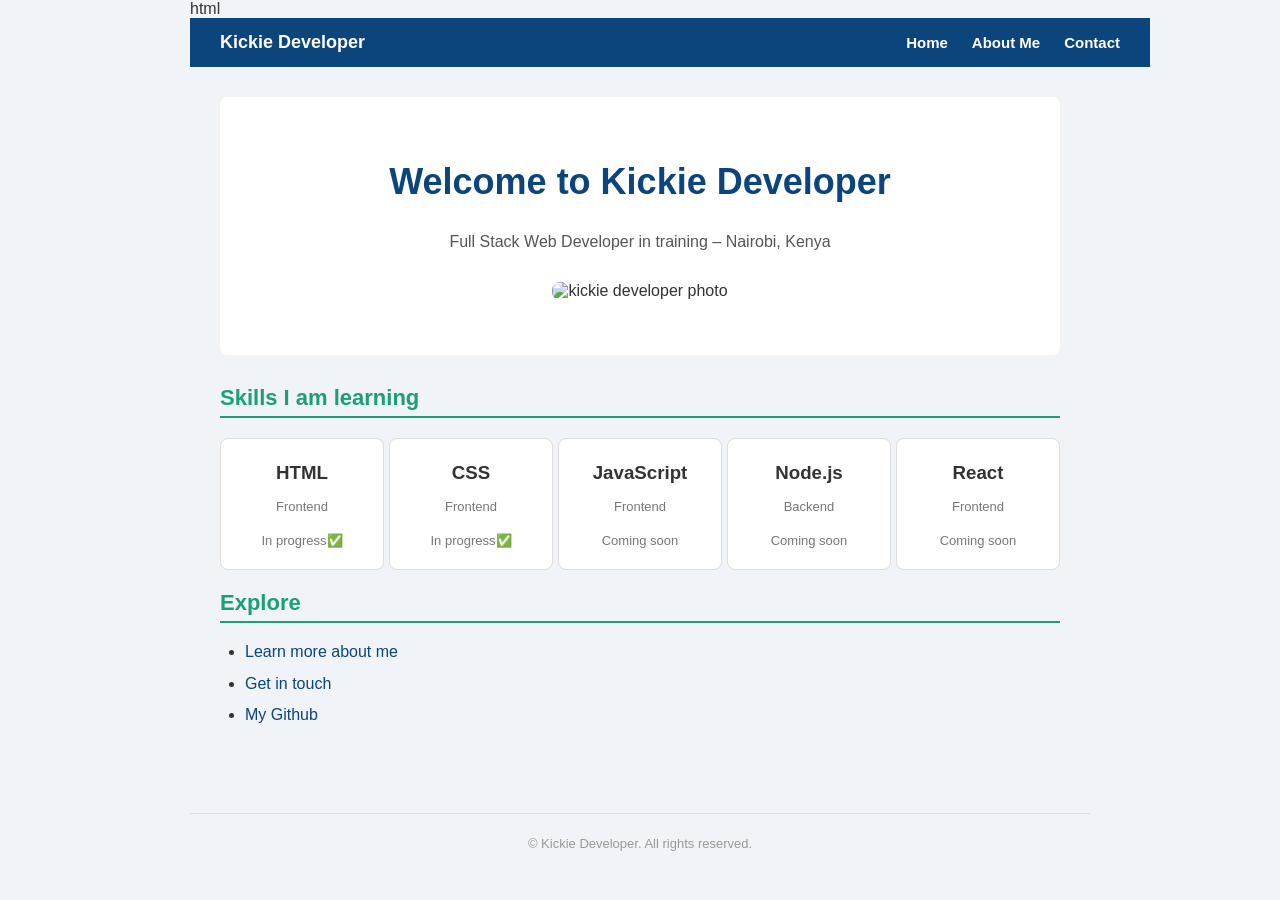
==== index.html @ c75eafaf "Add files via upload" ====
html
<!DOCTYPE html>
<html>
  <head>
    <title>Kickie Developer - Home</title>
    <link rel="stylesheet" href="style.css">
    </head>
    <body> 
    <!--NAVIGATION-->
    <nav>
      <a class="nav-brand" href="index.html">Kickie Developer</a>
      <div class="nav-links">
      <a href="index.html">Home</a>
      <a href="about.html">About Me</a>
      <a href="contact.html">Contact</a>
      </div>
    </nav>
    <div class="content">
      <!—HERO—>
       <div class="hero">
         <h1>Welcome to Kickie Developer</h1>
         <p>Full Stack Web Developer in training – Nairobi, Kenya</p>
        <img src="https://via.placeholder.com/200x200" alt="kickie developer photo">
        </div>
    <h2>Skills I am learning</h2>
      <div class="cards">
       <div class="card">
        <h3>HTML</h3>
         <p>Frontend</p>
         <p>In progress✅</p>
       </div>
       <div class="card">
          <h3>CSS</h3>
           <p>Frontend</p>
           <p>In progress✅</p>
       </div>
       <div class="card">
          <h3>JavaScript</h3>
           <p>Frontend</p>
           <p>Coming soon</p>
       </div>
        <div class="card">
          <h3>Node.js</h3>
           <p>Backend</p>
           <p>Coming soon </p>
        </div>
        <div class="card">
          <h3>React</h3>
           <p>Frontend</p>
           <p>Coming soon</p>
        </div>
      </div>
    <!--EXPLORE-->
    <h2>Explore</h2>
    <ul>
      <li><a href="about.html">Learn more about me</a></li>
      <li><a href="contact.html">Get in touch</a></li>
      <li><a href="https://github.com" target="_blank">My Github</a></li>
    </ul>
  </div>
    <p class="footer">&copy; Kickie Developer. All rights reserved.</p>
    </body>
    </html>
---- style.css ----
css
      /*—BOX MODEL FIX—*/
      * {
      box-sizing: border-box;
      margin: 0;
      padding: 0;
      }
      /*—PAGE BODY—*/
    body {
        background-color: #f0f4f8;
        font-family: Arial, sans-serif;
        color: #333333;
        padding: 0;
        max-width: 900px;
        margin: 0 auto;
      }
      /*—NAVIGATION—*/
      nav {
        background-color: #0c447c;
        padding: 14px 30px;
        width: 100%;
        display: flex;
        justify-content: space-between;
        align-items: center;
      }
      .nav-brand {
        color: white;
        font-size: 18px;
        font-weight: bold;
        text-decoration: none;
      }
      .nav-links {
        display: flex;
        gap: 24px;
      }
      nav a {
        color: white;
        text-decoration: none;
        font-weight: bold;
        font-size: 15px;
      }
      nav a:hover {
        color: #ffd700;
      }
      /*—MAIN CONTENT WRAPPER—*/
      .content {
        padding: 30px;
      }
      /*—HERO SECTION—*/
      .hero {
        display: flex;
        flex-direction: column;
        align-items: center;
        text-align: center;
        padding: 40px 20px;
        border-radius: 8px;
        background-color: #ffffff;
        margin-bottom: 30px;
      }
      /*—HEADINGS—*/
      h1 {
        color: #0c447c;
        font-size: 36px;
        text-align: center;
        margin-bottom: 10px;
      }
      h2 {
        color: #1d9e75;
        font-size: 22px;
        border-bottom: 2px solid #1d9e75;
        padding-bottom: 5px;
        margin-top: 15px;
        margin-bottom: 15px;
      }
      /*—PARAGRAPHS—*/
      p {
        font-size: 16px;
        line-height: 1.6;
        color: #555555;
        margin-bottom: 12px;
      }
      /*-TABLES-*/
      table {
        width: 100%;
        border-collapse: collapse;
        margin-top: 10px;
      }
      th {
        background-color: #0c447c;
        color: white;
        padding: 10px;
        text-align: left;
      }
      td {
        padding: 10px 15px;
        border-bottom: 1px solid #dddddd;
      }
      tr:nth-child(even) {
        background-color: #e8f4fd;
      }
      /*—LISTS—*/
      ul, ol {
        padding-left: 25px;
        margin-bottom: 15px;
      }
      li {
        margin-bottom: 6px;
        line-height: 1.6;
      }
      /*-LINKS-*/
      a {
        color: #0c447c;
        text-decoration: none;
      }
      a:hover {
        text-decoration: underline;
        color: #1d9e75;
      }
      /*-IMAGE-*/
      img {
        display: block;
        margin: 15px auto;
        border-radius: 8px;
        max-width: 100%;
      }
      /*—FORM—*/
      form {
        max-width: 500px;
        margin-top: 10px;
      }
      label {
        display: block;
        font-weight: bold;
        margin: 5px;
        color: #333333;
      }
      input, textarea {
        width: 100%;
        padding: 10px;
        margin-bottom: 15px;
        border: 1px solid #cccccc;
        border-radius: 4px;
        font-size: 14px;
      }
      input:focus, textarea:focus {
        border-color: #0c447c;
        outline: none;
      }
      button {
        background-color: #0c447c;
        color: white;
        padding: 12px 30px;
        border-radius: 4px;
        font-size: 16px;
        cursor: pointer;
      }
      button:hover {
        background-color: #1D9E75;
      }
      /*-FOOTER-*/
      .footer {
        text-align: center;
        color: #999999;
        font-size: 13px;
        margin-top: 40px;
        padding-top: 20px;
        border-top: 1px solid #dddddd;
      }
      /*—SKILLS—*/
      .cards {
      display: flex;
      gap: 5px;
      flex-wrap: wrap;
      margin: 20px 0;
      }
      .card {
        flex: 1;
        min-width: 80px;
        background: white;
        border-radius: 8px;
        padding: 5px;
        text-align: center;
        border: 1px solid #dddddd;
      }
      .card h3 {
        color-interpolation: #0C447C;
        margin-bottom: 8px;
      }
      .card p {
        font-size: 13px;
        color: #777777;
      }
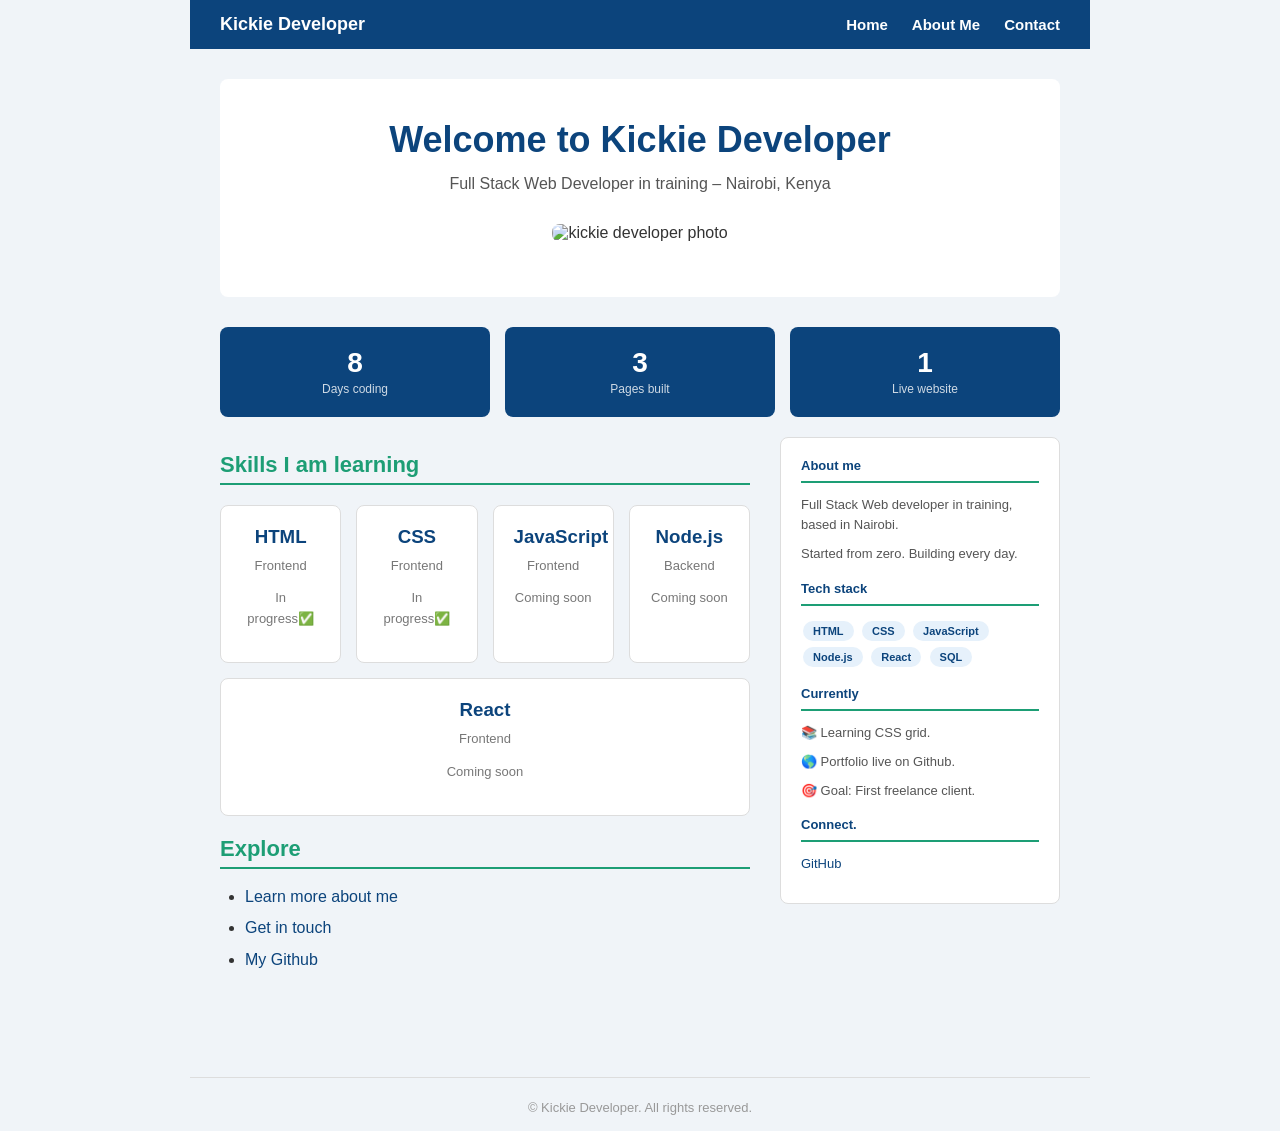
==== commit cf2a281c: "Update index.html" ====
--- a/index.html
+++ b/index.html
@@ -1,9 +1,8 @@
-html
 <!DOCTYPE html>
 <html>
   <head>
     <title>Kickie Developer - Home</title>
-    <link rel="stylesheet" href="style.css">
+    <meta name="viewport" content="width=device-width, initial-scale=1.0"><link rel="stylesheet" href="style.css">
     </head>
     <body> 
     <!--NAVIGATION-->
@@ -16,29 +15,48 @@
       </div>
     </nav>
     <div class="content">
-      <!—HERO—>
+      <!--HERO-->
        <div class="hero">
          <h1>Welcome to Kickie Developer</h1>
          <p>Full Stack Web Developer in training – Nairobi, Kenya</p>
         <img src="https://via.placeholder.com/200x200" alt="kickie developer photo">
         </div>
-    <h2>Skills I am learning</h2>
-      <div class="cards">
-       <div class="card">
-        <h3>HTML</h3>
-         <p>Frontend</p>
-         <p>In progress✅</p>
+       <!--STATS-->
+       <div class="stats-grid">
+         <div class="stat-card">
+           <span class="number">8</span>
+           <span class="label">Days coding</span>
+         </div>
+         <div class="stat-card">
+           <span class="number">3</span>
+           <span class="label">Pages built</span>
+         </div>
+         <div class="stat-card">
+           <span class="number">1</span>
+           <span class="label">Live website</span>
+        </div>
        </div>
-       <div class="card">
-          <h3>CSS</h3>
+       <!--TWO COLUMN LAYOUT-->
+        <!--main content-->
+        <div class="page-grid">
+         <div class="main-content">
+          <h2>Skills I am learning</h2>
+          <div class="cards">
+          <div class="card">
+            <h3>HTML</h3>
+            <p>Frontend</p>
+            <p>In progress✅</p>
+          </div>
+          <div class="card">
+           <h3>CSS</h3>
            <p>Frontend</p>
            <p>In progress✅</p>
-       </div>
-       <div class="card">
+          </div>
+          <div class="card">
           <h3>JavaScript</h3>
            <p>Frontend</p>
            <p>Coming soon</p>
-       </div>
+        </div>
         <div class="card">
           <h3>Node.js</h3>
            <p>Backend</p>
@@ -55,9 +73,30 @@
     <ul>
       <li><a href="about.html">Learn more about me</a></li>
       <li><a href="contact.html">Get in touch</a></li>
-      <li><a href="https://github.com" target="_blank">My Github</a></li>
+      <li><a href="https://github.comKickieDev" target="_blank">My Github</a></li>
     </ul>
+    </div>
+  <!--SIDEBAR-->
+  <div class="sidebar">
+    <h3>About me</h3>
+    <p>Full Stack Web developer in training, based in Nairobi.</p>
+    <p>Started from zero. Building every day.</p>
+    <h3 style="margin-top:16px">Tech stack</h3>
+    <span class="tag">HTML</span>
+    <span class="tag">CSS</span>
+    <span class="tag">JavaScript</span>
+    <span class="tag">Node.js</span>
+    <span class="tag">React</span>
+    <span class="tag">SQL</span>
+    <h3 style="margin-top:16px">Currently</h3>
+    <p>📚 Learning CSS grid.</p>
+    <p>🌎 Portfolio live on Github.</p>
+    <p>🎯 Goal: First freelance client.</p>
+    <h3 style="margin-top:16px">Connect.</h3>
+    <p><a href="https://github.com/KickieDev" target="_blank">GitHub</a></p>
+  </div>
+  </div>
   </div>
     <p class="footer">&copy; Kickie Developer. All rights reserved.</p>
     </body>
-    </html>+</html>
--- a/style.css
+++ b/style.css
@@ -1,5 +1,4 @@
-css
-      /*—BOX MODEL FIX—*/
+    /*—BOX MODEL FIX—*/
       * {
       box-sizing: border-box;
       margin: 0;
@@ -169,24 +168,192 @@
       /*—SKILLS—*/
       .cards {
       display: flex;
-      gap: 5px;
+      gap: 15px;
       flex-wrap: wrap;
       margin: 20px 0;
       }
       .card {
         flex: 1;
-        min-width: 80px;
+        min-width: 120px;
         background: white;
         border-radius: 8px;
-        padding: 5px;
+        padding: 20px;
         text-align: center;
         border: 1px solid #dddddd;
       }
       .card h3 {
-        color-interpolation: #0C447C;
+        color: #0C447C;
         margin-bottom: 8px;
       }
       .card p {
         font-size: 13px;
         color: #777777;
-      }+      }
+      /*-PAGE LAYOUT GRID-*/
+      .page-grid{
+        display: grid;
+        grid-template-columns: 1fr 280px;
+        gap: 30px;
+        margin-bottom: 20px;
+      }
+      /*-SIDEBAR-*/
+      .sidebar {
+        background: white;
+        border-radius: 8px;
+        padding: 20px;
+        border: 1px solid #dddddd;
+        height: fit-content;
+      }
+      .sidebar h3 {
+        color: #0C447C;
+        font-size: 13px;
+        margin-bottom: 12px;
+        padding-bottom: 8px;
+        border-bottom: 2px solid #1D9E75;
+      }
+      .sidebar p {
+        font-size: 13px;
+        color: #555555;
+        margin-bottom: 8px;
+      }
+      .sidebar .tag {
+        display:inline-block;
+        background: #E6F1FB;
+        color: #0C447C;
+        font-size: 11px;
+        font-weight: bold;
+        padding: 4px 10px;
+        border-radius: 20px;
+        margin: 3px 2px;
+      }
+      /*-PHOTO GALLERY GRID-*/
+      .gallery {
+        display: grid;
+        grid-template-columns: repeat(3, 1fr);
+        gap: 10px;
+        margin: 15px 0;
+      }
+      .gallery-item {
+        border-radius: 8px;
+        overflow: hidden;
+        background: #E6F1FB;
+        aspect-ratio: 1;
+        display: flex;
+        align-items: center;
+        font-size: 12px;
+        color: #0C447C;
+        font-weight: bold;
+      }
+      /*-STATS GRID-*/
+      .stats-grid {
+        display: grid;
+        grid-template-columns: repeat(3, 1fr);
+        gap: 15px;
+        margin: 20px 0;
+      }
+      .stat-card {
+        background: #0C447C;
+        color: white;
+        border-radius: 8px;
+        padding: 20px;
+        text-align: center;
+      }
+      .stat-card .number {
+        font-size: 28px;
+        font-weight: bold;
+        display: block;
+      }
+      .stat-card .label {
+        font-size: 12px;
+        opacity: 0.8;
+        margin-top: 4px;
+      }
+      /*-TABLET-768px AND BELOW-*/
+      @media (max-width: 768px){
+        /*Stack nav vertically*/
+        nav {
+          flex-direction: column;
+          gap: 12px;
+          padding: 16px 20px;
+          text-align: center;
+        }
+        .nav-links {
+          gap: 16px;
+        }
+        /*Hero smaller padding*/
+        .hero {
+          padding: 24px 16px;
+        }
+        h1 {
+          font-size: 28px;
+        }
+        h2 {
+          font-size: 18px;
+        }
+        /*Stack page grid to single column*/
+        .page-grid {
+          grid-template-columns: 1fr;
+        }
+        /*Stack stats to single column*/
+        .stats-grid {
+          grid-template-columns: 1fr;
+          gap: 10px;
+        }
+        /*Sidebar goes below main content*/
+        .sidebar {
+          margin-top: 20px;
+        }
+        /*card wrap more tightly*/
+        .cards {
+          gap: 10px;
+        }
+        /*Full width form*/
+        form {
+          max-width: 100%;
+        }
+        /*Content padding smaller*/
+        .content {
+          padding: 16px;
+        }
+      }
+      /*-MOBILE -480px and below-*/
+      @media (max-width: 480px) {
+        h1 {
+          font-size: 24px;
+        }
+        /*Nav links stack vertically*/
+        .nav-links {
+          flex-direction: column;
+          gap: 8px;
+          align-items: center;
+        }
+        /*Cards go full width*/
+        .card {
+          min-width: 100%;
+        }
+        /*Stats stack fully*/
+        .stats-grid {
+          grid-template-columns: 1fr;
+        }
+        .stat-card {
+          padding: 14px;
+        }
+        .stat-card .number {
+          font-size: 22px;
+        }
+        /*Table scrollable on small screen*/
+        table {
+          font-size: 13px;
+        }
+        td, th {
+          padding: 8px 10px;
+        }
+        /*Image smaller*/
+        img {
+          max-width: 100%;
+          height: auto;
+        }
+        .content {
+          padding: 12px;
+        }
+      }
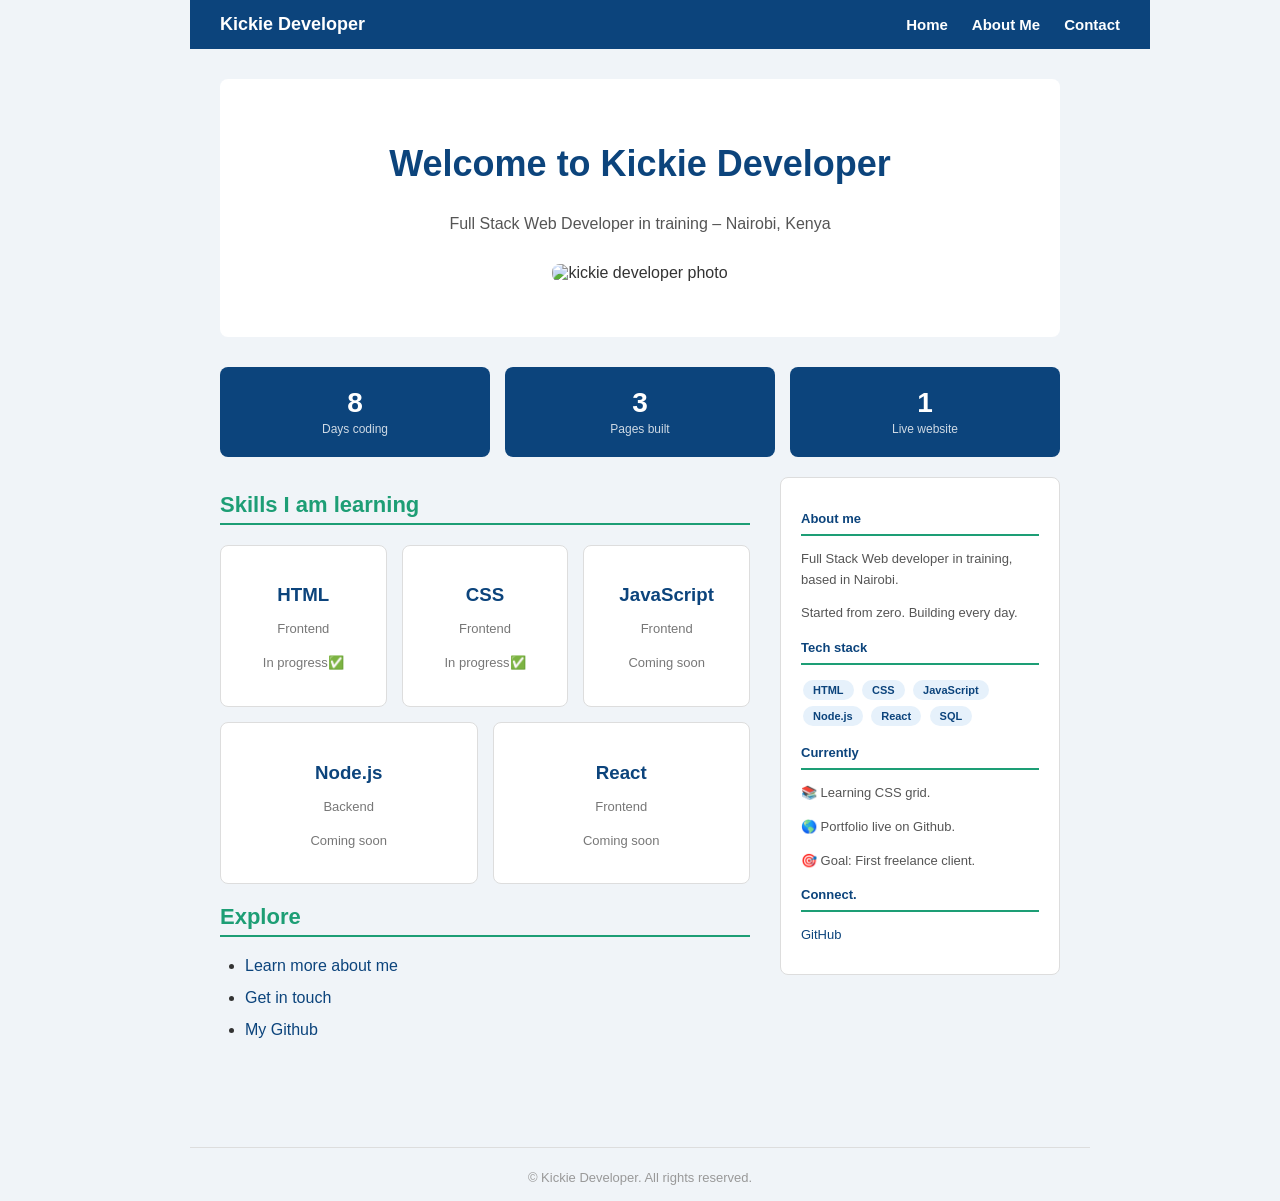
==== commit a833baff: "Update index.html" ====
--- a/index.html
+++ b/index.html
@@ -99,4 +99,4 @@
   </div>
     <p class="footer">&copy; Kickie Developer. All rights reserved.</p>
     </body>
-</html>
+    </html>
--- a/style.css
+++ b/style.css
@@ -1,3 +1,4 @@
+css
     /*—BOX MODEL FIX—*/
       * {
       box-sizing: border-box;
@@ -37,6 +38,7 @@
         text-decoration: none;
         font-weight: bold;
         font-size: 15px;
+        transition: color 0.3s ease;
       }
       nav a:hover {
         color: #ffd700;
@@ -56,6 +58,62 @@
         background-color: #ffffff;
         margin-bottom: 30px;
       }
+      .hero {
+        animation: fadeIn 1s ease;
+      }
+      @keyframes fadeIn {
+        from { opacity: 0; }
+        to { opacity: 1; }
+      }
+      .hero-title {
+        overflow: hidden;
+        white-space: nowrap;
+        border-right: 3px solid black;
+        width: 0;
+        animation: typing 3s steps(7) forwards, blink 0.8s infinite;
+      }
+      .hero h1 span {
+        display: block;
+        opacity: 0;
+        transform: translateY(20px);
+        animation: reveal 0.8s forwards;
+      }
+      
+      .hero h1 span:nth-child(1) {
+        animation-delay: 0s;
+      }
+      
+      .hero h1 span:nth-child(2) {
+        animation-delay: 0.5s;
+      }
+      
+      .hero h1 span:nth-child(3) {
+        animation-delay: 1s;
+      }
+      @keyframes reveal {
+  from {
+    opacity: 0;
+    transform: translateY(20px);
+  }
+
+  to {
+    opacity: 1;
+    transform: translateY(0);
+  }
+}
+      @keyframes typing {
+        from {
+          width: 0;
+        }
+        to {
+          width: 7ch;
+        }
+      }
+      @keyframes blink {
+        50% {
+          border-color: transparent;
+        }
+      }
       /*—HEADINGS—*/
       h1 {
         color: #0c447c;
@@ -152,9 +210,11 @@
         border-radius: 4px;
         font-size: 16px;
         cursor: pointer;
+        transition: transform 0.3s ease, background-color 0.3s ease;
       }
       button:hover {
         background-color: #1D9E75;
+        transform: scale(1.05);
       }
       /*-FOOTER-*/
       .footer {
@@ -172,6 +232,10 @@
       flex-wrap: wrap;
       margin: 20px 0;
       }
+      .card:hover {
+        transform: translateY(-5px);
+        box-shadow: 0 5px 15px rgba(0,0,0,0.3);
+      }
       .card {
         flex: 1;
         min-width: 120px;
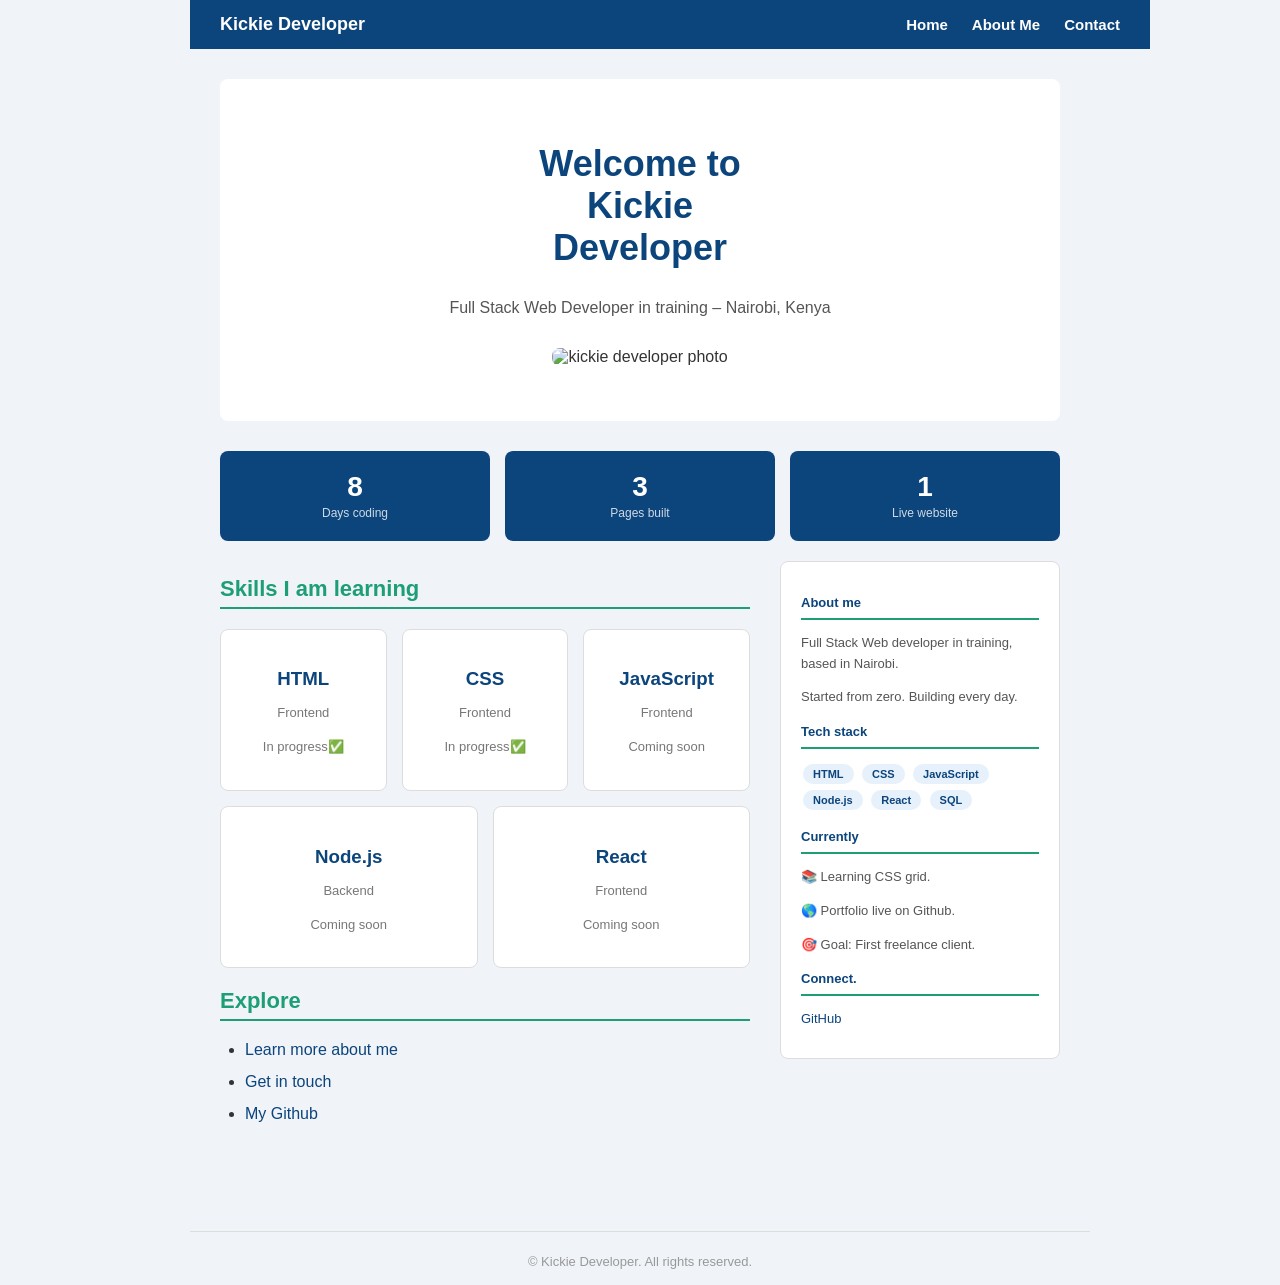
==== commit a896df65: "Update index.html" ====
--- a/index.html
+++ b/index.html
@@ -17,7 +17,7 @@
     <div class="content">
       <!--HERO-->
        <div class="hero">
-         <h1>Welcome to Kickie Developer</h1>
+         <h1><span>Welcome to</span> <span>Kickie</span> <span>Developer</span> </h1>
          <p>Full Stack Web Developer in training – Nairobi, Kenya</p>
         <img src="https://via.placeholder.com/200x200" alt="kickie developer photo">
         </div>
@@ -99,4 +99,4 @@
   </div>
     <p class="footer">&copy; Kickie Developer. All rights reserved.</p>
     </body>
-    </html>
+</html>
--- a/style.css
+++ b/style.css
@@ -64,13 +64,6 @@
       @keyframes fadeIn {
         from { opacity: 0; }
         to { opacity: 1; }
-      }
-      .hero-title {
-        overflow: hidden;
-        white-space: nowrap;
-        border-right: 3px solid black;
-        width: 0;
-        animation: typing 3s steps(7) forwards, blink 0.8s infinite;
       }
       .hero h1 span {
         display: block;
@@ -100,19 +93,6 @@
     opacity: 1;
     transform: translateY(0);
   }
-}
-      @keyframes typing {
-        from {
-          width: 0;
-        }
-        to {
-          width: 7ch;
-        }
-      }
-      @keyframes blink {
-        50% {
-          border-color: transparent;
-        }
       }
       /*—HEADINGS—*/
       h1 {
@@ -420,4 +400,4 @@
         .content {
           padding: 12px;
         }
-      }
+          }
